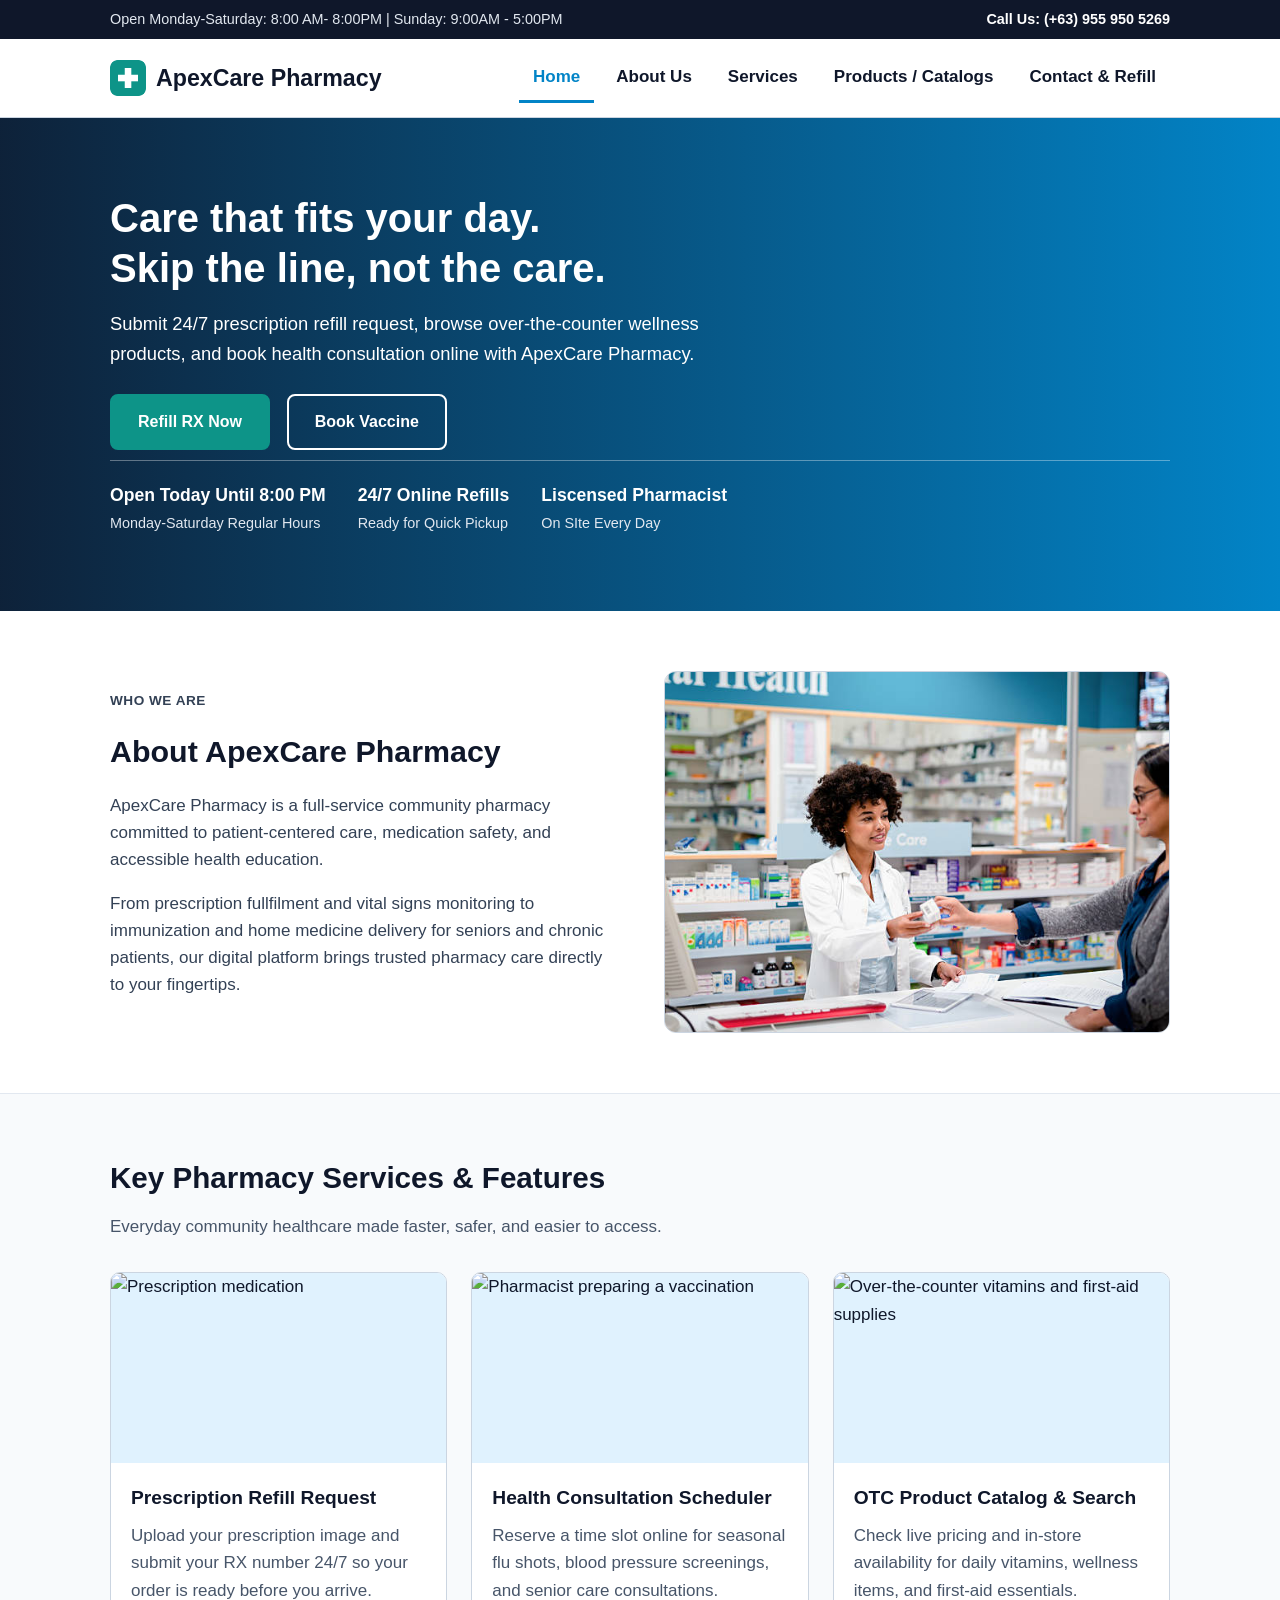
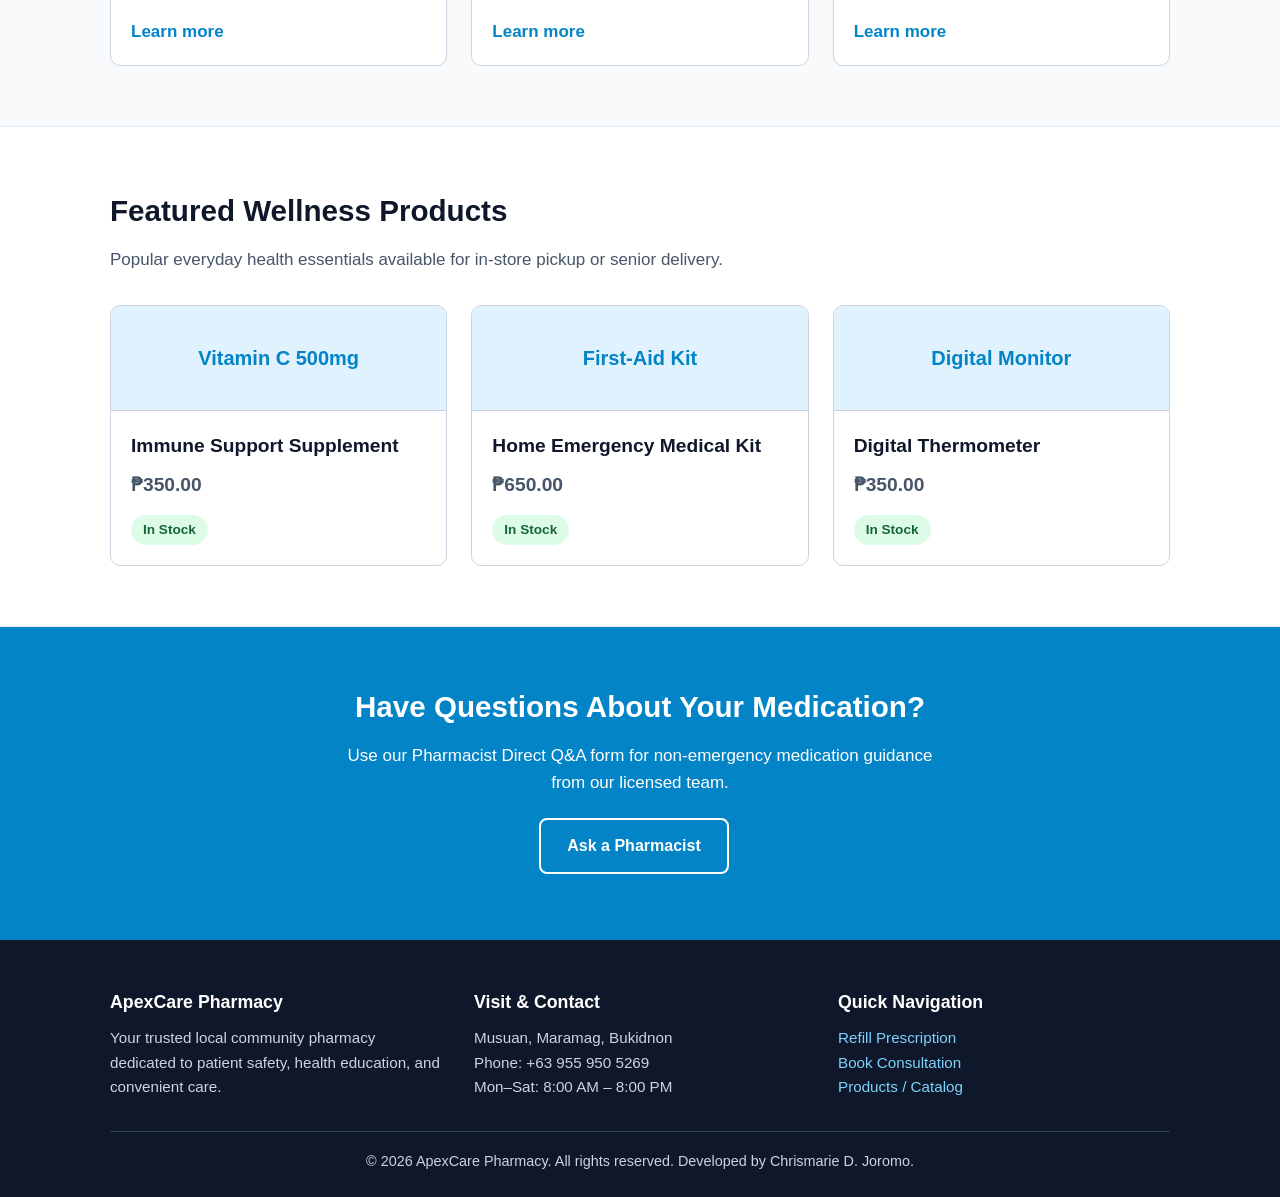
==== Joromo-website/index.html @ 0c26124c "fixed a typo" ====
<!DOCTYPE html>
<html lang="en">
<head>
    <meta charset="UTF-8">
    <meta name="viewport" content="width=device-width, initial-scale=1.0">
    <title>ApexCare Pharmacy | Home</title>
    <link rel="stylesheet" href="css/style.css">
</head>
<body>

    <!--Information Bar-->
    <div class="top-bar">
        <div class="container">
            <span>Open Monday-Saturday: 8:00 AM- 8:00PM | Sunday: 9:00AM - 5:00PM</span>
            <a href="tel:+(63)9559505269">Call Us: (+63) 955 950 5269</a>
        </div>
    </div>

    <!--Header and Navigation-->
    <header>
        <div class="container header-inner">
            <a href="index.html" class="brand">
                <img src="images/logo.svg.png" alt="ApexCare Pharmacy Logo" width="36" height="36">
                <span>ApexCare Pharmacy</span>
            </a>
        <nav>
            <ul>
                <li><a href="index.html" class="active">Home</a></li>
                <li><a href="#">About Us</a></li>
                <li><a href="#">Services</a></li>
                <li><a href="#">Products / Catalogs </a></li>
                <li><a href="#">Contact &amp; Refill</a></li>
            </ul>
        </nav>
    </div>
    </header>

    <main>
        <!--Hero Section-->
        <section class="hero">
            <div class="container">
                <h1>Care that fits your day.<br>Skip the line, not the care.</h1>
                <p class="hero-tagline">
                    Submit 24/7 prescription refill request, browse over-the-counter wellness products, and book health consultation online with ApexCare Pharmacy.
                </p>
                <div class="hero-action">
                    <a href="#" class="button-primary">Refill RX Now</a>
                    <a href="#" class="button-outline">Book Vaccine</a>
                </div>
                <div class="hero-highlights">
                    <div>
                        <strong>Open Today Until 8:00 PM</strong>
                        <span>Monday-Saturday Regular Hours</span>
                    </div>
                    <div>
                        <strong>24/7 Online Refills</strong>
                        <span>Ready for Quick Pickup</span>
                    </div>
                    <div>
                        <strong>Liscensed Pharmacist</strong>
                        <span>On SIte Every Day</span>
                    </div>
                </div>
            </div>
        </section>

        <!--About Section-->
        <section class="section-white">
            <div class="container about-layout">
                <div class="about-text">
                    <p class="section-label"> Who We Are</p>
                    <h2>About ApexCare Pharmacy</h2>
                    <p>
                        ApexCare Pharmacy is a full-service community pharmacy committed to patient-centered care, medication safety, and accessible health education.
                    </p>
                    <p>
                        From prescription fullfilment and vital signs monitoring to immunization and home medicine delivery for seniors and chronic patients, our digital platform brings trusted pharmacy care directly to your fingertips.
                    </p>
                </div>
                <div class="about-image">
                    <img src="images/pharmacist.jpg"  alt="Licensed pharacist">
                </div>
            </div>
        </section>

        <!--Key Features and Services Section-->
        <section class="section-light">
            <div class="container">
                <div class="section-header">
                    <h2>Key Pharmacy Services &amp; Features</h2>
                    <p>Everyday community healthcare made faster, safer, and easier to access.</p>
                </div>

                <div class="card-grid">
                    <article class="card">
                        <img src="refill.jpg" alt="Prescription medication">
                        <div class="card-body">
                            <h3>Prescription Refill Request</h3>
                            <p>Upload your prescription image and submit your RX number 24/7 so your order is ready before you arrive.</p>
                            <a href="#" class="card-link">Learn more</a>
                        </div>
                    </article>

                    <article class="card">
                        <img src="vaccine.jpg" alt="Pharmacist preparing a vaccination">
                        <div class="card-body">
                            <h3>Health Consultation Scheduler</h3>
                            <p>Reserve a time slot online for seasonal flu shots, blood pressure screenings, and senior care consultations.</p>
                            <a href="#" class="card-link">Learn more</a>
                        </div>
                    </article>

                    <article class="card">
                        <img src="screening.jpg" alt="Over-the-counter vitamins and first-aid supplies">
                        <div class="card-body">
                            <h3>OTC Product Catalog &amp; Search</h3>
                            <p>Check live pricing and in-store availability for daily vitamins, wellness items, and first-aid essentials.</p>
                            <a href="#" class="card-link">Learn more</a>
                        </div>
                    </article>
                </div>
            </div>
        </section>

        <!--Featured Wellness Products Section-->
        <section class="section-white">
            <div class="container">
                <div class="section-header">
                    <h2>Featured Wellness Products</h2>
                    <p>Popular everyday health essentials available for in-store pickup or senior delivery.</p>
                </div>

                <div class="card-grid">
                    <article class="card">
                        <div class="product-banner">Vitamin C 500mg</div>
                        <div class="card-body">
                            <h3>Immune Support Supplement</h3>
                            <p class="price">&#8369;350.00</p>
                            <span class="status-badge">In Stock</span>
                        </div>
                    </article>

                    <article class="card">
                        <div class="product-banner">First-Aid Kit</div>
                        <div class="card-body">
                            <h3>Home Emergency Medical Kit</h3>
                            <p class="price">&#8369;650.00</p>
                            <span class="status-badge">In Stock</span>
                        </div>
                    </article>

                    <article class="card">
                        <div class="product-banner">Digital Monitor</div>
                        <div class="card-body">
                            <h3>Digital Thermometer</h3>
                            <p class="price">&#8369;350.00</p>
                            <span class="status-badge">In Stock</span>
                        </div>
                    </article>
                </div>
            </div>
        </section>

        <!--Bottom Call-to-Action-->
        <section class="c-banner">
            <div class="container">
                <h2>Have Questions About Your Medication?</h2>
                <p>Use our Pharmacist Direct Q&amp;A form for non-emergency medication guidance from our licensed team.</p>
                <a href="#" class="button-outline">Ask a Pharmacist</a>
            </div>
        </section>
    </main>

    <!--Footer Section-->
    <footer>
        <div class="container">
            <div class="footer-grid">
                <div>
                    <h3>ApexCare Pharmacy</h3>
                    <p>Your trusted local community pharmacy dedicated to patient safety, health education, and convenient care.</p>
                </div>
                <div>
                    <h3>Visit &amp; Contact</h3>
                    <p>Musuan, Maramag, Bukidnon<br>Phone: +63 955 950 5269<br>Mon–Sat: 8:00 AM – 8:00 PM</p>
                </div>
                <div>
                   <h3>Quick Navigation</h3>
                    <p>
                        <a href="#">Refill Prescription</a><br>
                        <a href="#">Book Consultation</a><br>
                        <a href="#">Products / Catalog</a>
                    </p>
                </div>
            </div>
            <div class="footer-bottom">
                <p>&copy; 2026 ApexCare Pharmacy. All rights reserved. Developed by Chrismarie D. Joromo.</p>
            </div>
        </div>
    </footer>

</body>
</html>
---- Joromo-website/css/style.css ----
/*
ApexCare Pharmacy Color Palette:
Primary Blue: #0284c7
Teal Accent: #0d9488
Neutral Light:#f8fafc
Dark Slate: #0f172a
*/

/* Base Styles */
* {
    box-sizing: border-box;
    margin: 0;
    padding: 0;
}

body {
    font-family: 'Segoe UI', 'Inter', Arial, sans-serif;
    font-size: 17px;
    line-height: 1.6;
    color: #0f172a;
    background-color:#f8fafc;
}

img {
  max-width: 100%;
  display: block;
}

.container {
  max-width: 1100px;
  margin: 0 auto;
  padding: 0 20px;
}

/* Top Bar Information */

.top-bar {
    background-color: #0f172a;
    color: #e2e8f0;
    font-size: 0.9rem;
    padding: 8px 0;
}

.top-bar .container{
    display: flex;
    justify-content: space-between;
    flex-wrap: wrap;
    gap:8px;
}

.top-bar a{
     color: #ffffff;
    text-decoration: none;
    font-weight: bold;
}

/* Header & Navigation */
header {
  background-color: #ffffff;
  border-bottom: 1px solid #cbd5e1;
  padding: 14px 0;
}

.header-inner {
  display: flex;
  justify-content: space-between;
  align-items: center;
  flex-wrap: wrap;
  gap: 12px;
}

.brand {
  display: flex;
  align-items: center;
  gap: 10px;
  font-size: 1.45rem;
  font-weight: bold;
  color: #0f172a;
  text-decoration: none;
}

.brand img {
  border-radius: 6px;
}

nav ul {
  list-style: none;
  display: flex;
  gap: 8px;
  flex-wrap: wrap;
}

nav a {
  display: inline-block;
  padding: 10px 14px;
  color: #0f172a;
  text-decoration: none;
  font-weight: 600;
  border-radius: 6px;
}

nav a:hover {
  background-color: #f8fafc;
  color: #0284c7;
}

nav a.active {
  color: #0284c7;
  border-bottom: 3px solid #0284c7;
  border-radius: 0;
}

/* Hero Section */
.hero {
  background-color: #0284c7;
  background-image: linear-gradient(90deg, rgba(15, 23, 42, 0.9), rgba(2, 132, 199, 0.85));
  color: #ffffff;
  padding: 75px 0;
}

.hero h1 {
  font-size: 2.5rem;
  line-height: 1.25;
  margin-bottom: 16px;
}

.hero-tagline {
  font-size: 1.15rem;
  max-width: 600px;
  margin-bottom: 26px;
}

.hero-actions {
  margin-bottom: 36px;
}

.hero-highlights {
  display: flex;
  flex-wrap: wrap;
  gap: 32px;
  padding-top: 20px;
  border-top: 1px solid rgba(255, 255, 255, 0.35);
}

.hero-highlights strong {
  display: block;
  font-size: 1.1rem;
}

.hero-highlights span {
  font-size: 0.9rem;
  color: #e2e8f0;
}

/* About Section */
.about-layout {
  display: flex;
  align-items: center;
  gap: 48px;
}

.about-text {
  flex: 1;
}

.section-label {
  color: #0d9488;
  font-weight: bold;
  text-transform: uppercase;
  font-size: 0.85rem;
  letter-spacing: 0.5px;
  margin-bottom: 8px;
}

.about-text h2 {
  font-size: 1.9rem;
  color: #0f172a;
  margin-bottom: 16px;
}

.about-text p {
  color: #334155;
  margin-bottom: 16px;
}

.about-image {
  flex: 1;
}

.about-image img {
  width: 100%;
  border-radius: 12px;
  border: 1px solid #cbd5e1;
}

/* Buttons */
.button-primary {
  display: inline-block;
  padding: 13px 26px;
  margin-right: 12px;
  margin-bottom: 10px;
  background-color: #0d9488;
  color: #ffffff;
  font-weight: bold;
  font-size: 1rem;
  text-decoration: none;
  border: 2px solid #0d9488;
  border-radius: 8px;
}

.button-primary:hover {
  background-color: #0f766e;
  border-color: #0f766e;
}

.button-outline {
  display: inline-block;
  padding: 13px 26px;
  margin-right: 12px;
  margin-bottom: 10px;
  background-color: transparent;
  color: #ffffff;
  font-weight: bold;
  font-size: 1rem;
  text-decoration: none;
  border: 2px solid #ffffff;
  border-radius: 8px;
}

.button-outline:hover {
  background-color: #ffffff;
  color: #0284c7;
}

/* Content Sections */
.section-white{
  background-color: #ffffff;
  padding: 60px 0;
  border-bottom: 1px solid #e2e8f0;
}

.section-light {
  background-color: #f8fafc;
  padding: 60px 0;
  border-bottom: 1px solid #e2e8f0;
}

.section-header {
  max-width: 640px;
  margin-bottom: 32px;
}

.section-label {
  color: #0d9488;
  font-weight: bold;
  margin-bottom: 6px;
}

h2 {
  font-size: 1.85rem;
  color: #0f172a;
  margin-bottom: 12px;
}

.section-header p {
  color: #475569;
}

/* Cards Grid */
.card-grid {
  display: flex;
  gap: 24px;
}

.card {
  flex: 1;
  background-color: #ffffff;
  border: 1px solid #cbd5e1;
  border-radius: 10px;
  overflow: hidden;
}

.card img {
  width: 100%;
  height: 190px;
  object-fit: cover;
  background-color: #e0f2fe;
}

.product-banner {
  background-color: #e0f2fe;
  color: #0284c7;
  font-weight: bold;
  font-size: 1.25rem;
  text-align: center;
  padding: 36px 16px;
  border-bottom: 1px solid #cbd5e1;
}

.card-body {
  padding: 20px;
}

.card-body h3 {
  font-size: 1.2rem;
  margin-bottom: 8px;
}

.card-body p {
  color: #475569;
  margin-bottom: 14px;
}

.card-link {
  color: #0284c7;
  font-weight: bold;
  text-decoration: none;
}

.card-link:hover {
  text-decoration: underline;
}

.price {
  font-size: 1.2rem;
  font-weight: bold;
  color: #0284c7;
  margin-bottom: 8px;
}

.status-badge {
  display: inline-block;
  background-color: #dcfce7;
  color: #166534;
  font-size: 0.85rem;
  font-weight: bold;
  padding: 4px 12px;
  border-radius: 20px;
}

/* Call-to-Action Banner */
.c-banner {
  background-color: #0284c7;
  color: #ffffff;
  text-align: center;
  padding: 56px 20px;
}

.c-banner h2 {
  color: #ffffff;
}

.c-banner p {
  max-width: 600px;
  margin: 0 auto 22px auto;
}

/* Footer */
footer {
  background-color: #0f172a;
  color: #cbd5e1;
  padding: 48px 0 24px 0;
  font-size: 0.95rem;
}

.footer-grid {
  display: flex;
  gap: 32px;
  margin-bottom: 32px;
}

.footer-grid > div {
  flex: 1;
}

footer h3 {
  color: #ffffff;
  margin-bottom: 10px;
}

footer a {
  color: #7dd3fc;
  text-decoration: none;
}

footer a:hover {
  text-decoration: underline;
}

.footer-bottom {
  border-top: 1px solid #334155;
  padding-top: 18px;
  text-align: center;
  font-size: 0.9rem;
}
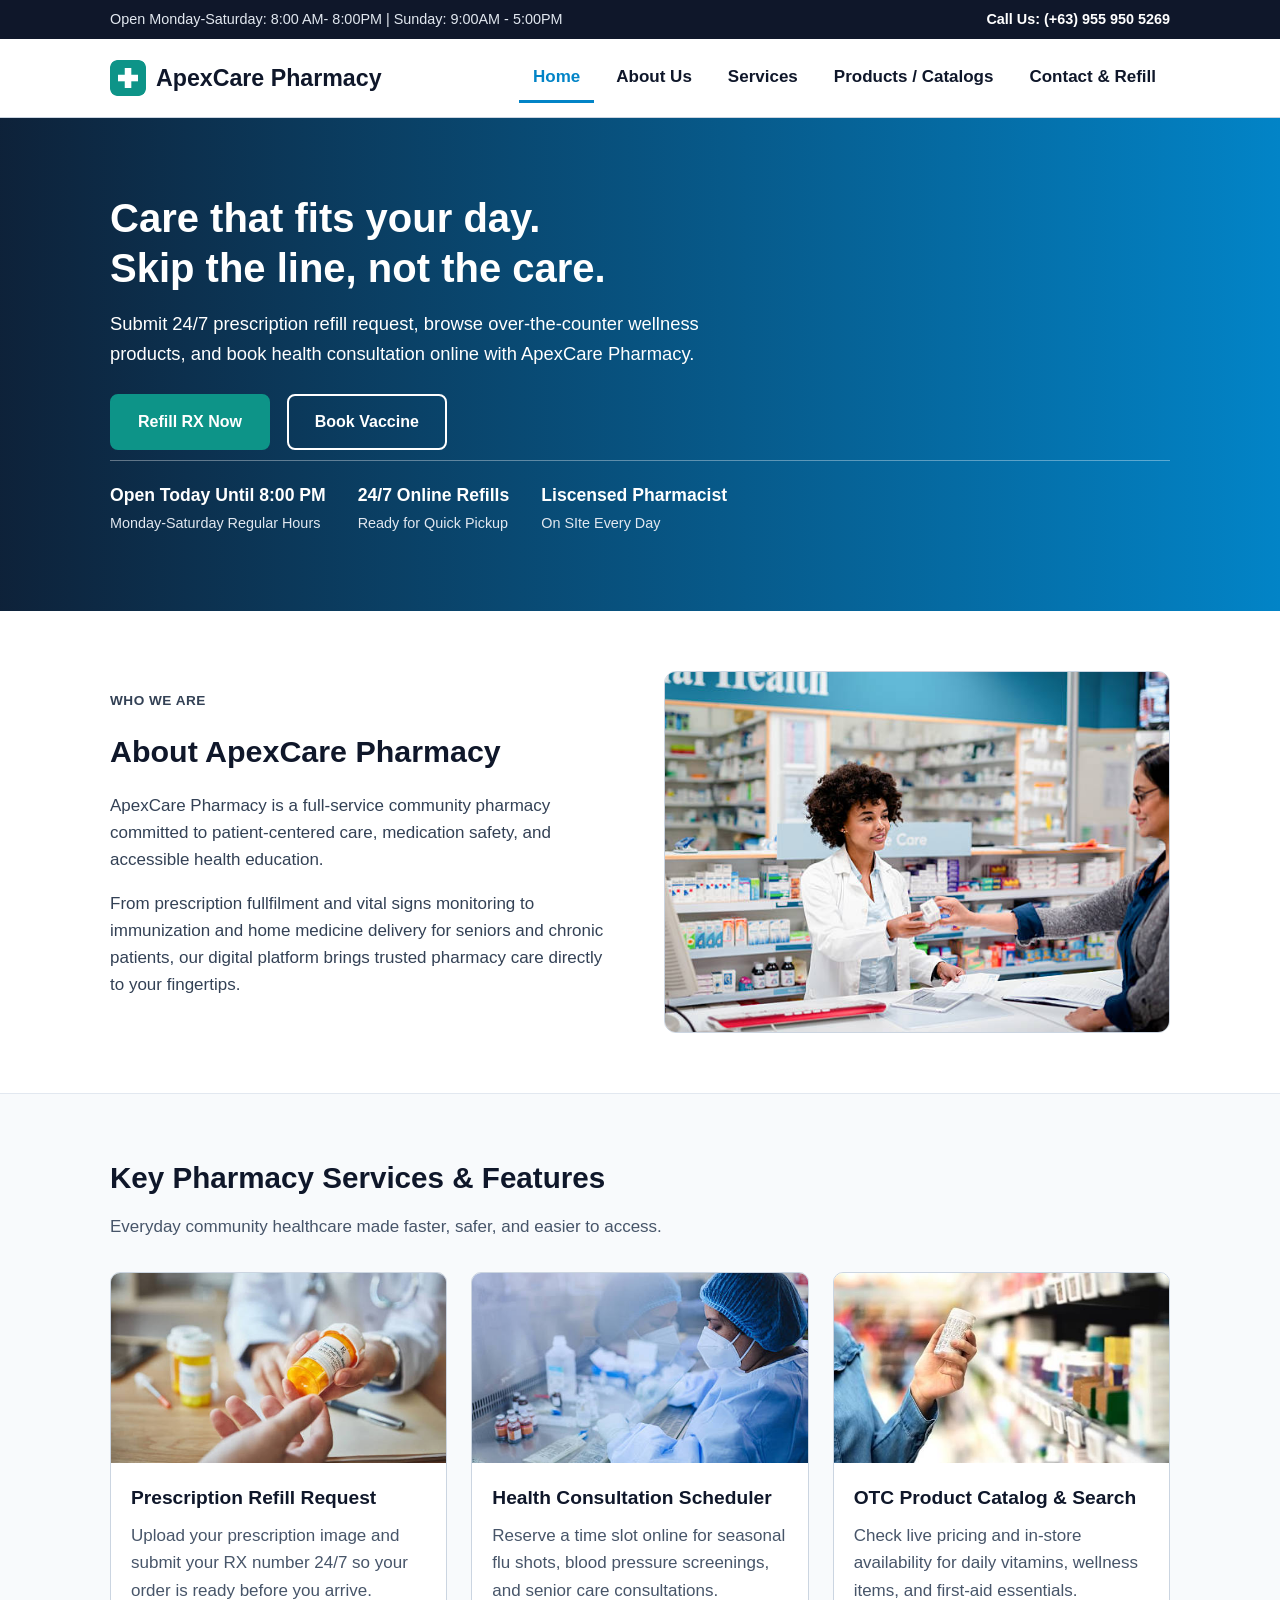
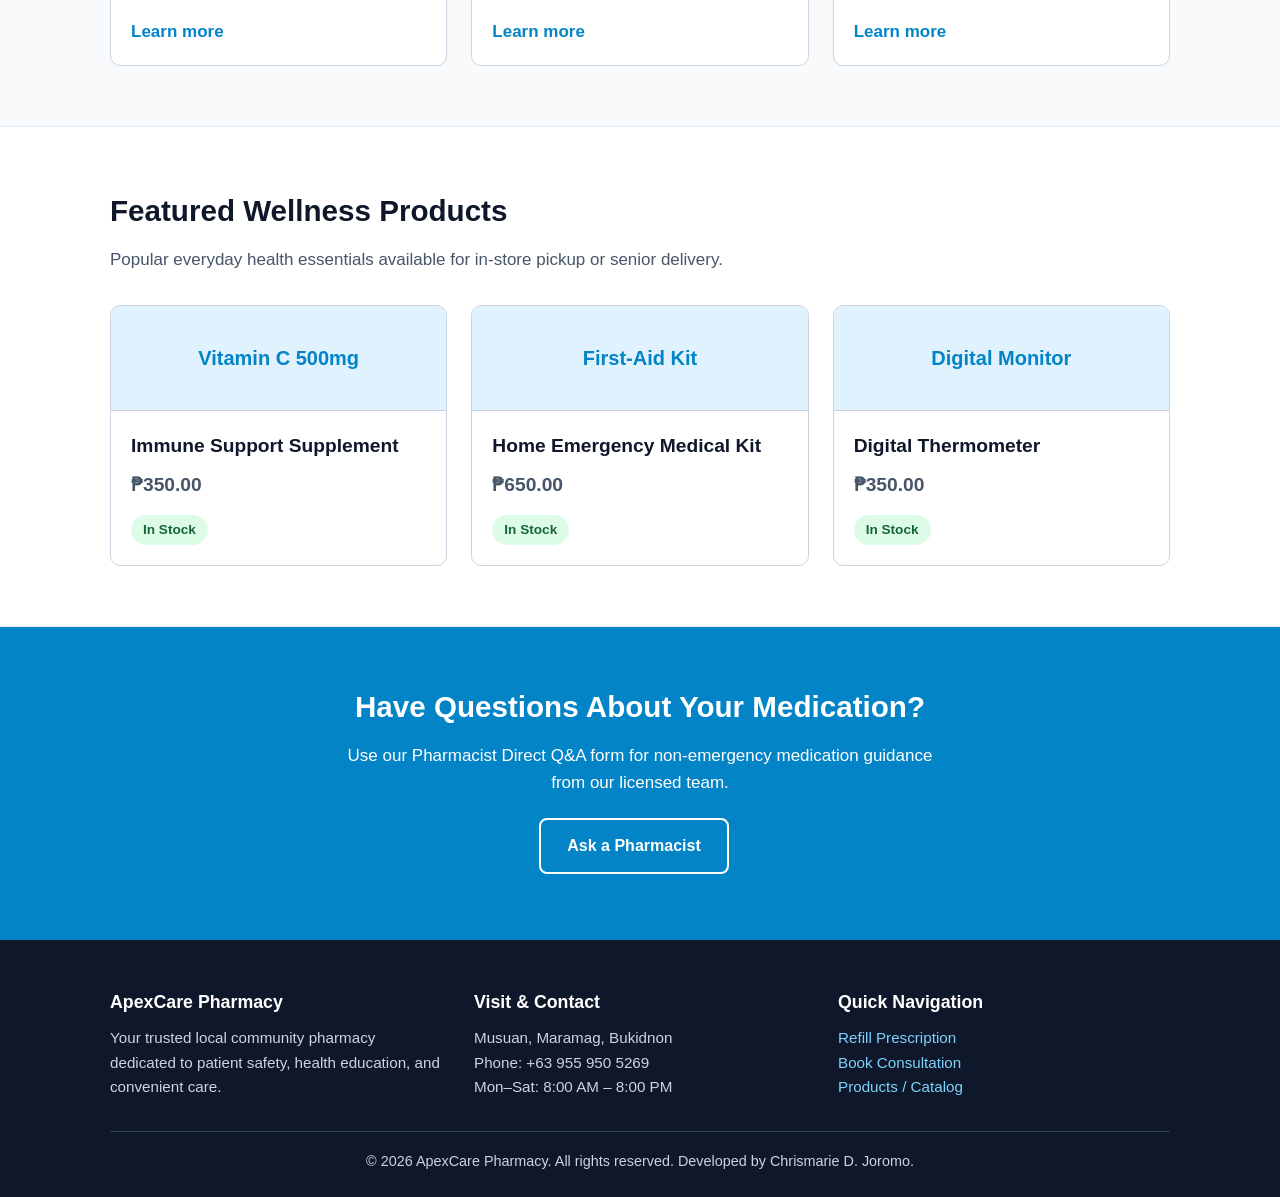
==== commit 37cd3c8c: "Added images to Key Features and Services Section" ====
--- a/Joromo-website/index.html
+++ b/Joromo-website/index.html
@@ -23,16 +23,16 @@
                 <img src="images/logo.svg.png" alt="ApexCare Pharmacy Logo" width="36" height="36">
                 <span>ApexCare Pharmacy</span>
             </a>
-        <nav>
-            <ul>
-                <li><a href="index.html" class="active">Home</a></li>
-                <li><a href="#">About Us</a></li>
-                <li><a href="#">Services</a></li>
-                <li><a href="#">Products / Catalogs </a></li>
-                <li><a href="#">Contact &amp; Refill</a></li>
-            </ul>
-        </nav>
-    </div>
+            <nav>
+                <ul>
+                    <li><a href="index.html" class="active">Home</a></li>
+                    <li><a href="#">About Us</a></li>
+                    <li><a href="#">Services</a></li>
+                    <li><a href="#">Products / Catalogs </a></li>
+                    <li><a href="#">Contact &amp; Refill</a></li>
+                </ul>
+            </nav>
+        </div>
     </header>
 
     <main>
@@ -93,7 +93,7 @@
 
                 <div class="card-grid">
                     <article class="card">
-                        <img src="refill.jpg" alt="Prescription medication">
+                        <img src="images/medicine.jpg" alt="Prescription medication">
                         <div class="card-body">
                             <h3>Prescription Refill Request</h3>
                             <p>Upload your prescription image and submit your RX number 24/7 so your order is ready before you arrive.</p>
@@ -102,7 +102,7 @@
                     </article>
 
                     <article class="card">
-                        <img src="vaccine.jpg" alt="Pharmacist preparing a vaccination">
+                        <img src="images/vaccine.jpg" alt="Pharmacist preparing a vaccination">
                         <div class="card-body">
                             <h3>Health Consultation Scheduler</h3>
                             <p>Reserve a time slot online for seasonal flu shots, blood pressure screenings, and senior care consultations.</p>
@@ -111,7 +111,7 @@
                     </article>
 
                     <article class="card">
-                        <img src="screening.jpg" alt="Over-the-counter vitamins and first-aid supplies">
+                        <img src="images/otc.jpg" alt="Over-the-counter vitamins and first-aid supplies">
                         <div class="card-body">
                             <h3>OTC Product Catalog &amp; Search</h3>
                             <p>Check live pricing and in-store availability for daily vitamins, wellness items, and first-aid essentials.</p>
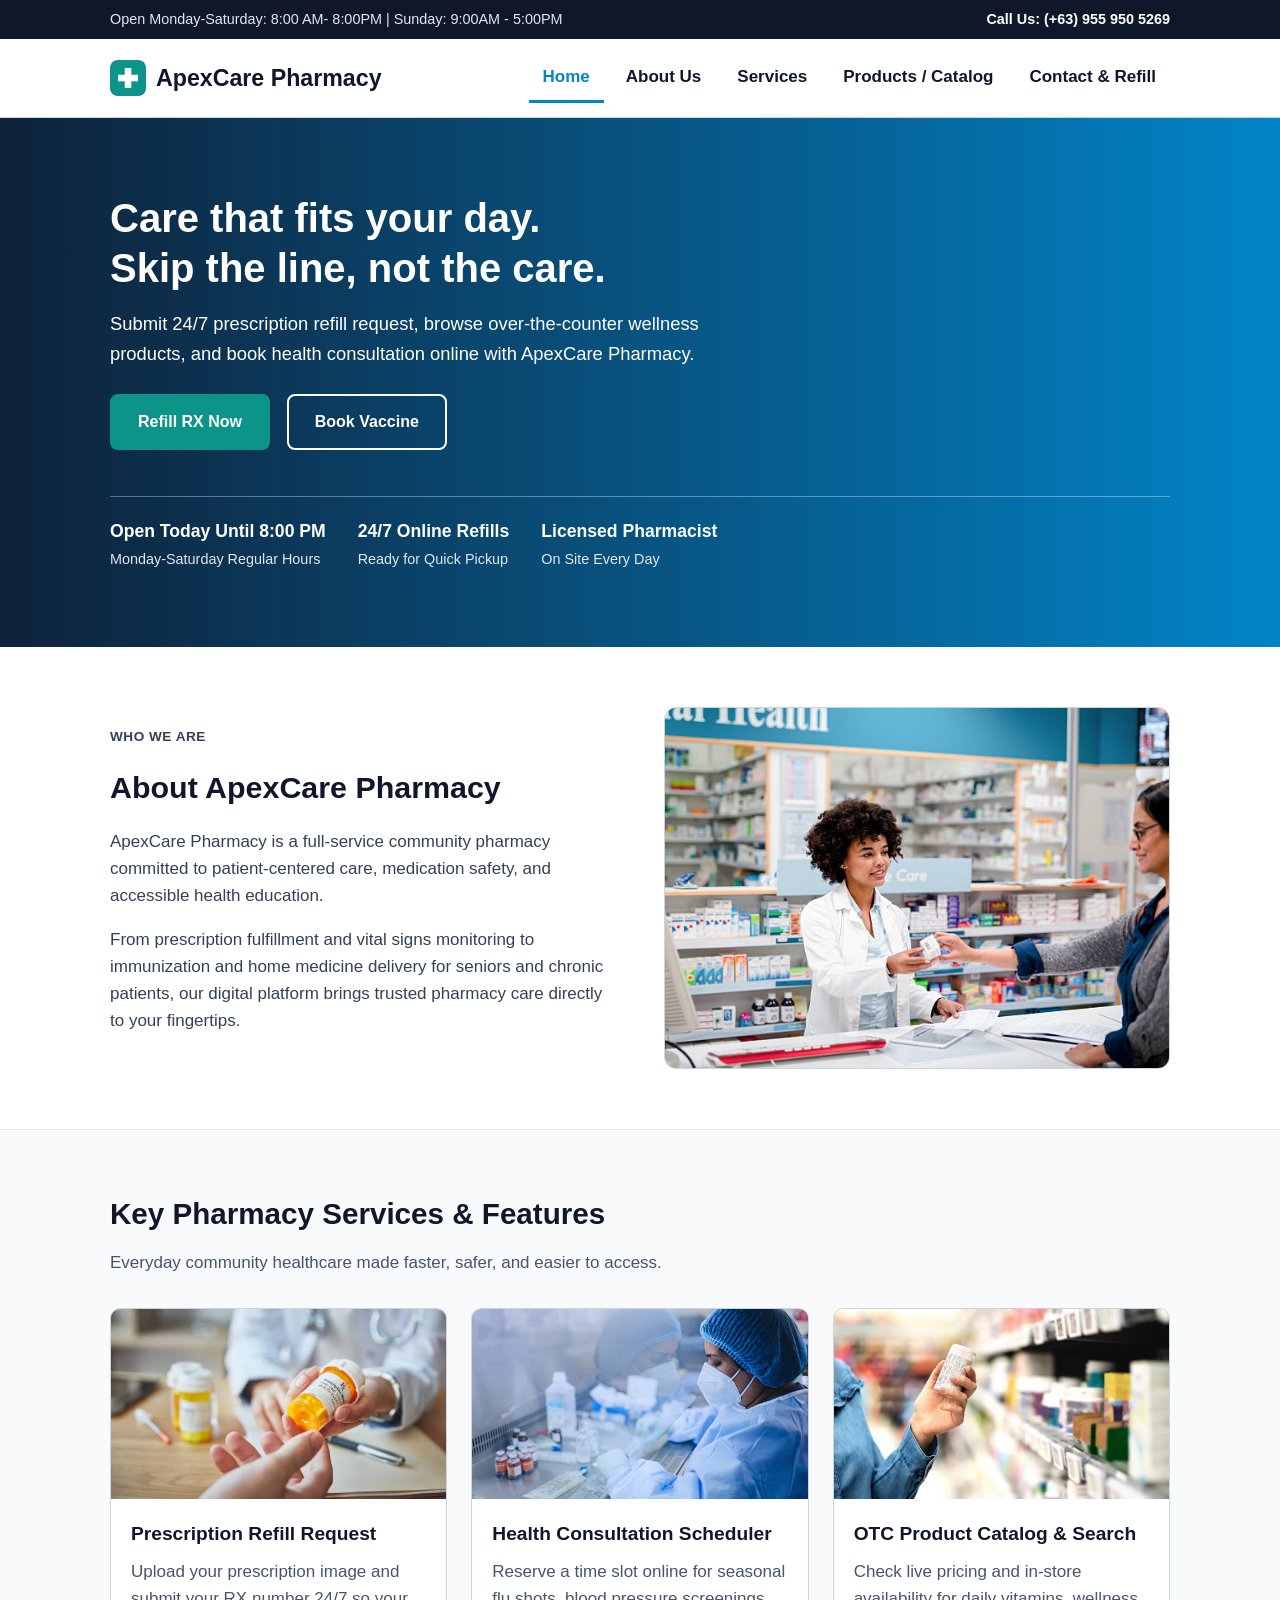
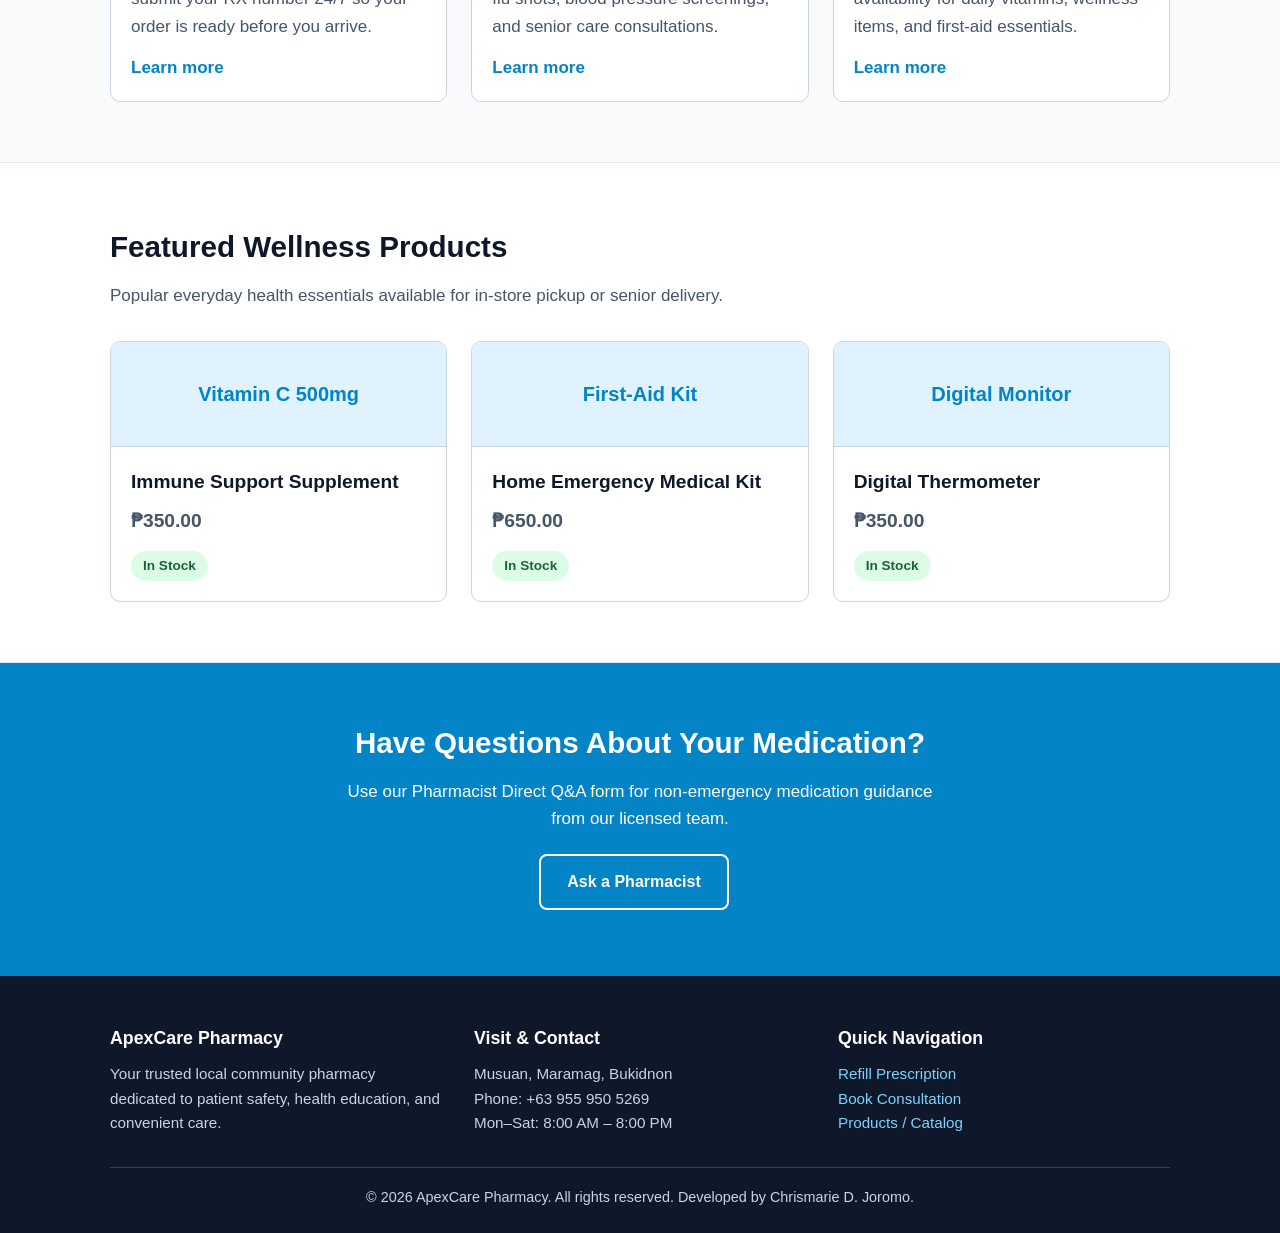
==== commit d5e817df: "Add correction to some typos" ====
--- a/Joromo-website/index.html
+++ b/Joromo-website/index.html
@@ -28,7 +28,7 @@
                     <li><a href="index.html" class="active">Home</a></li>
                     <li><a href="#">About Us</a></li>
                     <li><a href="#">Services</a></li>
-                    <li><a href="#">Products / Catalogs </a></li>
+                    <li><a href="#">Products / Catalog </a></li>
                     <li><a href="#">Contact &amp; Refill</a></li>
                 </ul>
             </nav>
@@ -43,7 +43,7 @@
                 <p class="hero-tagline">
                     Submit 24/7 prescription refill request, browse over-the-counter wellness products, and book health consultation online with ApexCare Pharmacy.
                 </p>
-                <div class="hero-action">
+                <div class="hero-actions">
                     <a href="#" class="button-primary">Refill RX Now</a>
                     <a href="#" class="button-outline">Book Vaccine</a>
                 </div>
@@ -57,8 +57,8 @@
                         <span>Ready for Quick Pickup</span>
                     </div>
                     <div>
-                        <strong>Liscensed Pharmacist</strong>
-                        <span>On SIte Every Day</span>
+                        <strong>Licensed Pharmacist</strong>
+                        <span>On Site Every Day</span>
                     </div>
                 </div>
             </div>
@@ -74,11 +74,11 @@
                         ApexCare Pharmacy is a full-service community pharmacy committed to patient-centered care, medication safety, and accessible health education.
                     </p>
                     <p>
-                        From prescription fullfilment and vital signs monitoring to immunization and home medicine delivery for seniors and chronic patients, our digital platform brings trusted pharmacy care directly to your fingertips.
+                        From prescription fulfillment and vital signs monitoring to immunization and home medicine delivery for seniors and chronic patients, our digital platform brings trusted pharmacy care directly to your fingertips.
                     </p>
                 </div>
                 <div class="about-image">
-                    <img src="images/pharmacist.jpg"  alt="Licensed pharacist">
+                    <img src="images/pharmacist.jpg"  alt="Licensed pharmacist">
                 </div>
             </div>
         </section>
--- a/Joromo-website/css/style.css
+++ b/Joromo-website/css/style.css
@@ -394,3 +394,15 @@
   font-size: 0.9rem;
 }
 
+
+@media (max-width: 768px) {
+  .hero h1 {
+    font-size: 2rem;
+  }
+
+  .about-layout,
+  .card-grid,
+  .footer-grid {
+    flex-direction: column;
+  }
+}
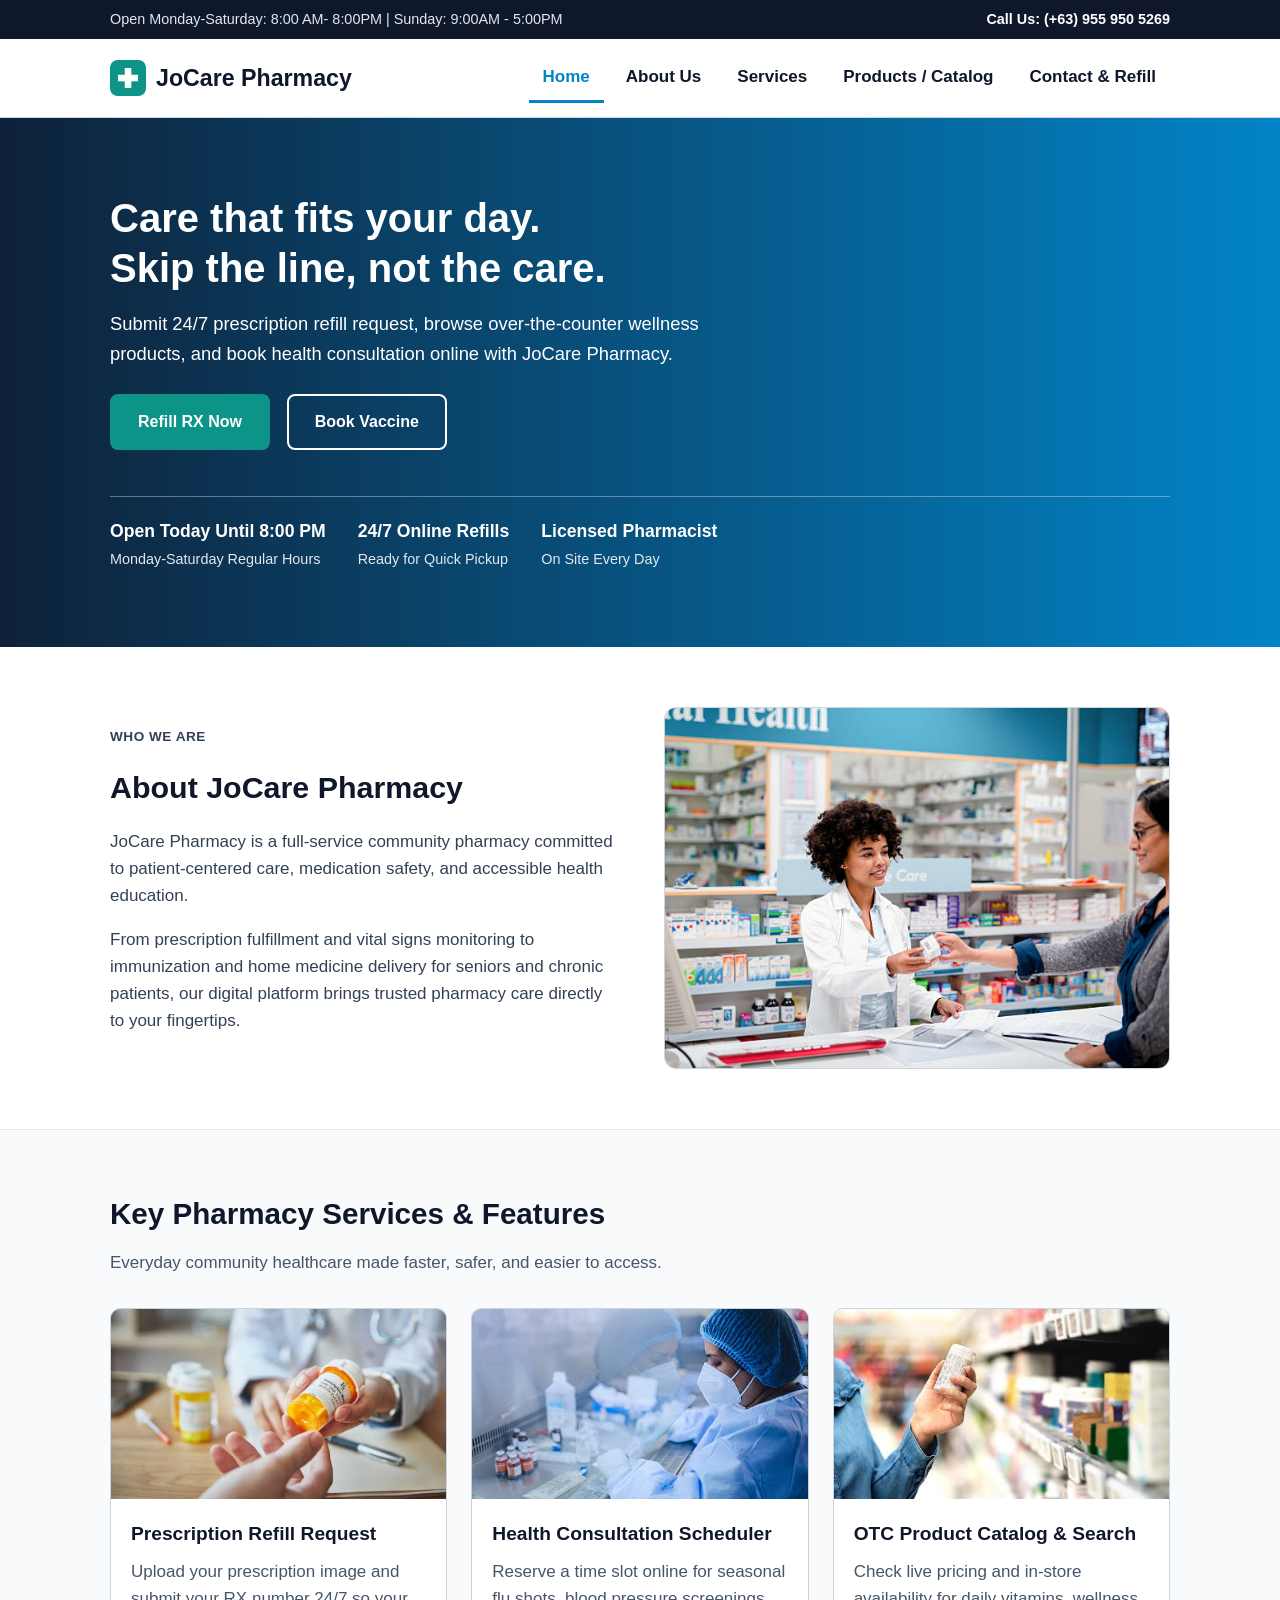
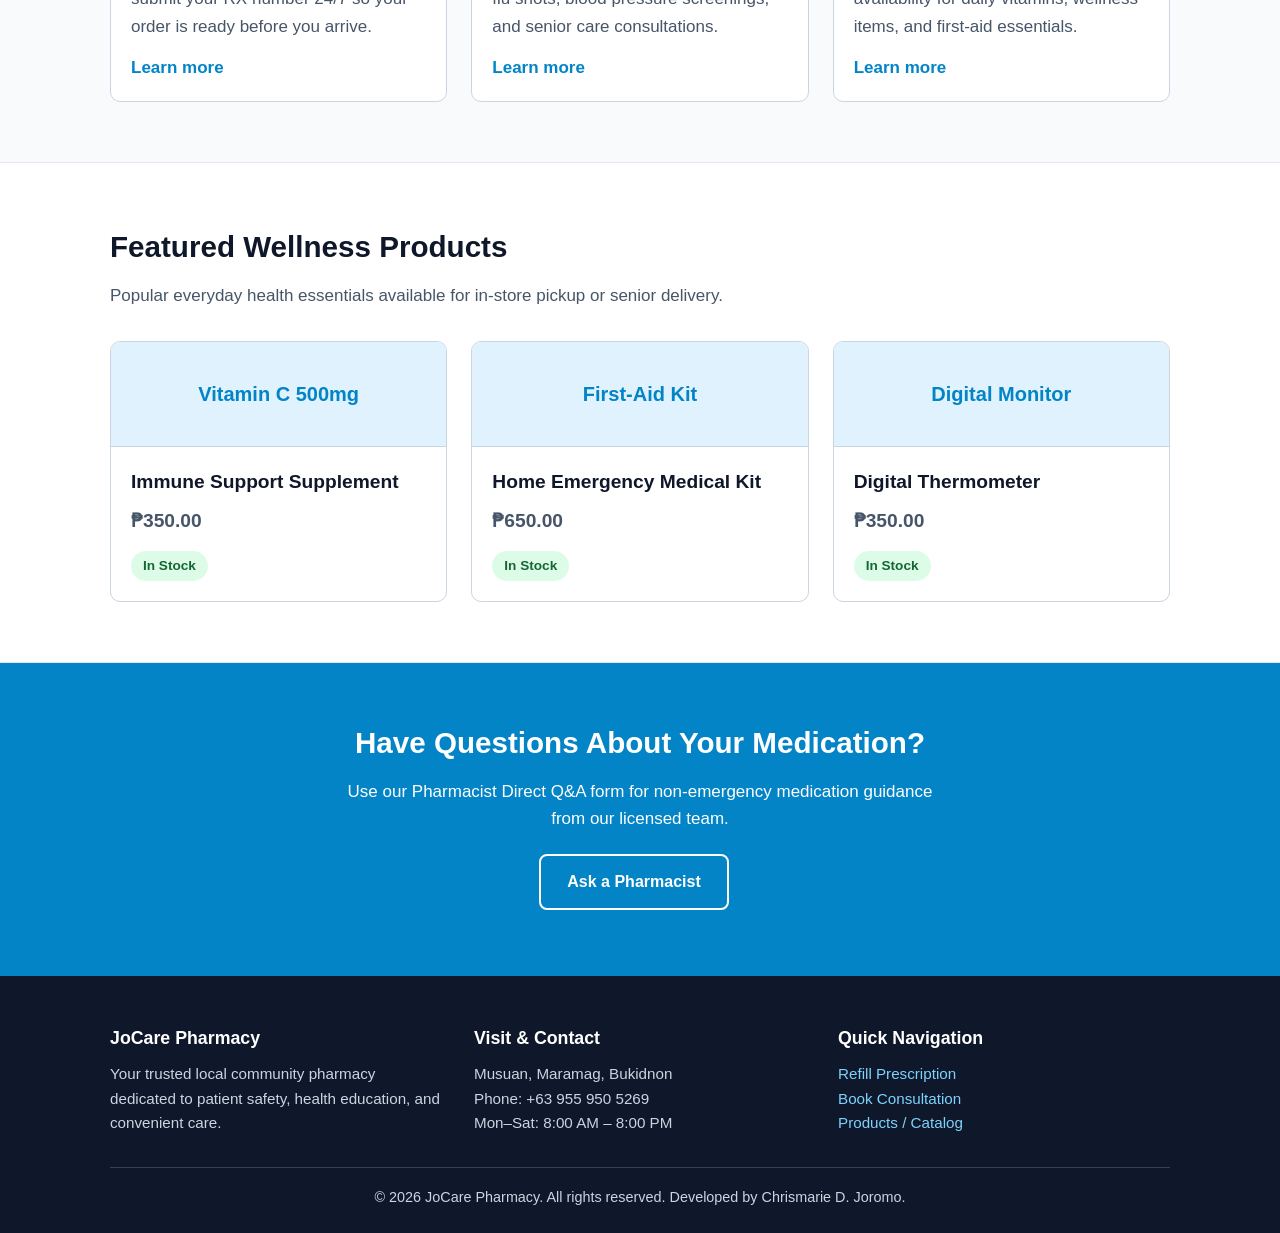
==== commit cf12b503: "Add changes to my business name" ====
--- a/Joromo-website/index.html
+++ b/Joromo-website/index.html
@@ -3,7 +3,7 @@
 <head>
     <meta charset="UTF-8">
     <meta name="viewport" content="width=device-width, initial-scale=1.0">
-    <title>ApexCare Pharmacy | Home</title>
+    <title>JoCare Pharmacy | Home</title>
     <link rel="stylesheet" href="css/style.css">
 </head>
 <body>
@@ -20,8 +20,8 @@
     <header>
         <div class="container header-inner">
             <a href="index.html" class="brand">
-                <img src="images/logo.svg.png" alt="ApexCare Pharmacy Logo" width="36" height="36">
-                <span>ApexCare Pharmacy</span>
+                <img src="images/logo.svg.png" alt="JoCare Pharmacy Logo" width="36" height="36">
+                <span>JoCare Pharmacy</span>
             </a>
             <nav>
                 <ul>
@@ -41,7 +41,7 @@
             <div class="container">
                 <h1>Care that fits your day.<br>Skip the line, not the care.</h1>
                 <p class="hero-tagline">
-                    Submit 24/7 prescription refill request, browse over-the-counter wellness products, and book health consultation online with ApexCare Pharmacy.
+                    Submit 24/7 prescription refill request, browse over-the-counter wellness products, and book health consultation online with JoCare Pharmacy.
                 </p>
                 <div class="hero-actions">
                     <a href="#" class="button-primary">Refill RX Now</a>
@@ -69,9 +69,9 @@
             <div class="container about-layout">
                 <div class="about-text">
                     <p class="section-label"> Who We Are</p>
-                    <h2>About ApexCare Pharmacy</h2>
+                    <h2>About JoCare Pharmacy</h2>
                     <p>
-                        ApexCare Pharmacy is a full-service community pharmacy committed to patient-centered care, medication safety, and accessible health education.
+                        JoCare Pharmacy is a full-service community pharmacy committed to patient-centered care, medication safety, and accessible health education.
                     </p>
                     <p>
                         From prescription fulfillment and vital signs monitoring to immunization and home medicine delivery for seniors and chronic patients, our digital platform brings trusted pharmacy care directly to your fingertips.
@@ -176,7 +176,7 @@
         <div class="container">
             <div class="footer-grid">
                 <div>
-                    <h3>ApexCare Pharmacy</h3>
+                    <h3>JoCare Pharmacy</h3>
                     <p>Your trusted local community pharmacy dedicated to patient safety, health education, and convenient care.</p>
                 </div>
                 <div>
@@ -193,7 +193,7 @@
                 </div>
             </div>
             <div class="footer-bottom">
-                <p>&copy; 2026 ApexCare Pharmacy. All rights reserved. Developed by Chrismarie D. Joromo.</p>
+                <p>&copy; 2026 JoCare Pharmacy. All rights reserved. Developed by Chrismarie D. Joromo.</p>
             </div>
         </div>
     </footer>
--- a/Joromo-website/css/style.css
+++ b/Joromo-website/css/style.css
@@ -268,8 +268,8 @@
 
 /* Cards Grid */
 .card-grid {
-  display: flex;
   gap: 24px;
+  display : flex;
 }
 
 .card {
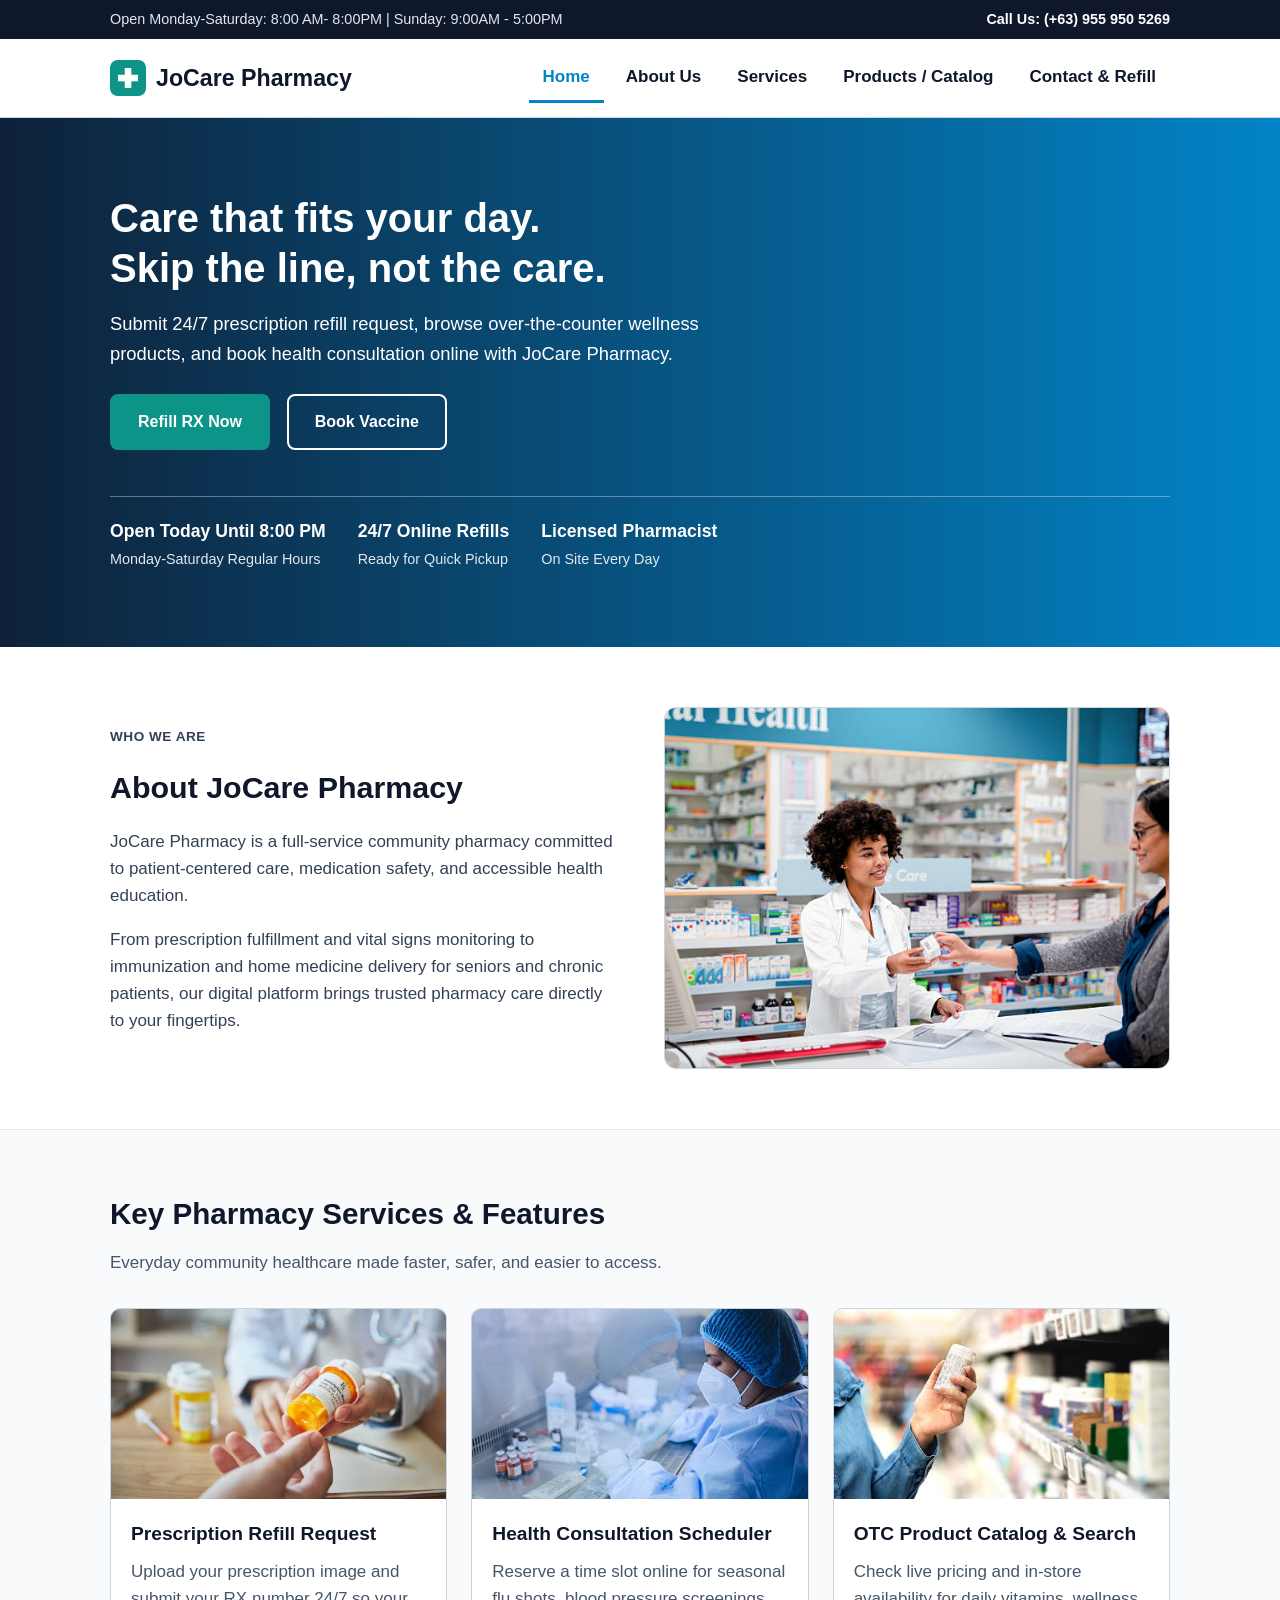
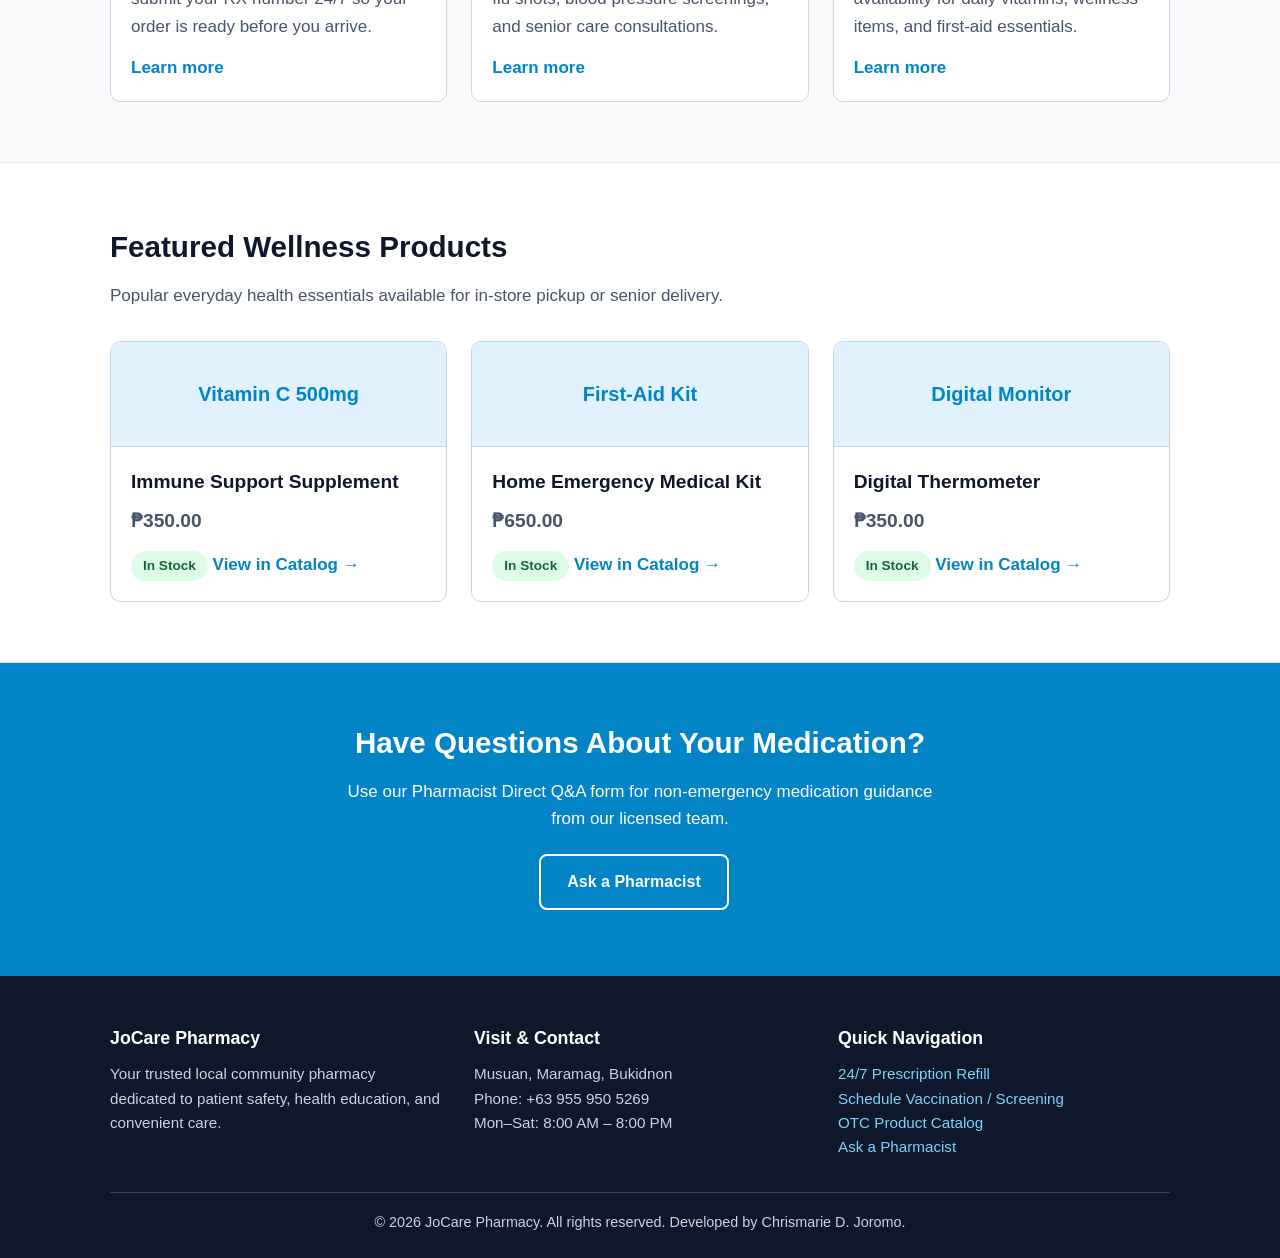
==== commit 91b398bc: "Added placeholder href=# links on index.html" ====
--- a/Joromo-website/index.html
+++ b/Joromo-website/index.html
@@ -26,10 +26,10 @@
             <nav>
                 <ul>
                     <li><a href="index.html" class="active">Home</a></li>
-                    <li><a href="#">About Us</a></li>
-                    <li><a href="#">Services</a></li>
-                    <li><a href="#">Products / Catalog </a></li>
-                    <li><a href="#">Contact &amp; Refill</a></li>
+                    <li><a href="about.html">About Us</a></li>
+                    <li><a href="services.html">Services</a></li>
+                    <li><a href="products.html">Products / Catalog </a></li>
+                    <li><a href="contact.html">Contact &amp; Refill</a></li>
                 </ul>
             </nav>
         </div>
@@ -44,8 +44,8 @@
                     Submit 24/7 prescription refill request, browse over-the-counter wellness products, and book health consultation online with JoCare Pharmacy.
                 </p>
                 <div class="hero-actions">
-                    <a href="#" class="button-primary">Refill RX Now</a>
-                    <a href="#" class="button-outline">Book Vaccine</a>
+                    <a href="contact.html#refill-section" class="button-primary">Refill RX Now</a>
+                    <a href="contact.html#booking-section" class="button-outline">Book Vaccine</a>
                 </div>
                 <div class="hero-highlights">
                     <div>
@@ -106,7 +106,7 @@
                         <div class="card-body">
                             <h3>Health Consultation Scheduler</h3>
                             <p>Reserve a time slot online for seasonal flu shots, blood pressure screenings, and senior care consultations.</p>
-                            <a href="#" class="card-link">Learn more</a>
+                            <a href="contact.html#booking-section" class="card-link">Learn more</a>
                         </div>
                     </article>
 
@@ -115,7 +115,7 @@
                         <div class="card-body">
                             <h3>OTC Product Catalog &amp; Search</h3>
                             <p>Check live pricing and in-store availability for daily vitamins, wellness items, and first-aid essentials.</p>
-                            <a href="#" class="card-link">Learn more</a>
+                            <a href="products.html" class="card-link">Learn more</a>
                         </div>
                     </article>
                 </div>
@@ -137,6 +137,7 @@
                             <h3>Immune Support Supplement</h3>
                             <p class="price">&#8369;350.00</p>
                             <span class="status-badge">In Stock</span>
+                            <a href="products.html" class="card-link">View in Catalog &rarr;</a>
                         </div>
                     </article>
 
@@ -146,6 +147,7 @@
                             <h3>Home Emergency Medical Kit</h3>
                             <p class="price">&#8369;650.00</p>
                             <span class="status-badge">In Stock</span>
+                            <a href="products.html" class="card-link">View in Catalog &rarr;</a>
                         </div>
                     </article>
 
@@ -155,6 +157,7 @@
                             <h3>Digital Thermometer</h3>
                             <p class="price">&#8369;350.00</p>
                             <span class="status-badge">In Stock</span>
+                            <a href="products.html" class="card-link">View in Catalog &rarr;</a>
                         </div>
                     </article>
                 </div>
@@ -166,7 +169,7 @@
             <div class="container">
                 <h2>Have Questions About Your Medication?</h2>
                 <p>Use our Pharmacist Direct Q&amp;A form for non-emergency medication guidance from our licensed team.</p>
-                <a href="#" class="button-outline">Ask a Pharmacist</a>
+                <a href="contact.html#qa-section" class="button-outline">Ask a Pharmacist</a>
             </div>
         </section>
     </main>
@@ -186,9 +189,10 @@
                 <div>
                    <h3>Quick Navigation</h3>
                     <p>
-                        <a href="#">Refill Prescription</a><br>
-                        <a href="#">Book Consultation</a><br>
-                        <a href="#">Products / Catalog</a>
+                        <a href="contact.html#refill-section">24/7 Prescription Refill</a><br>
+                        <a href="contact.html#booking-section">Schedule Vaccination / Screening</a><br>
+                        <a href="products.html">OTC Product Catalog</a><br>
+                        <a href="contact.html#qa-section">Ask a Pharmacist</a>
                     </p>
                 </div>
             </div>
@@ -200,3 +204,4 @@
 
 </body>
 </html>
+
